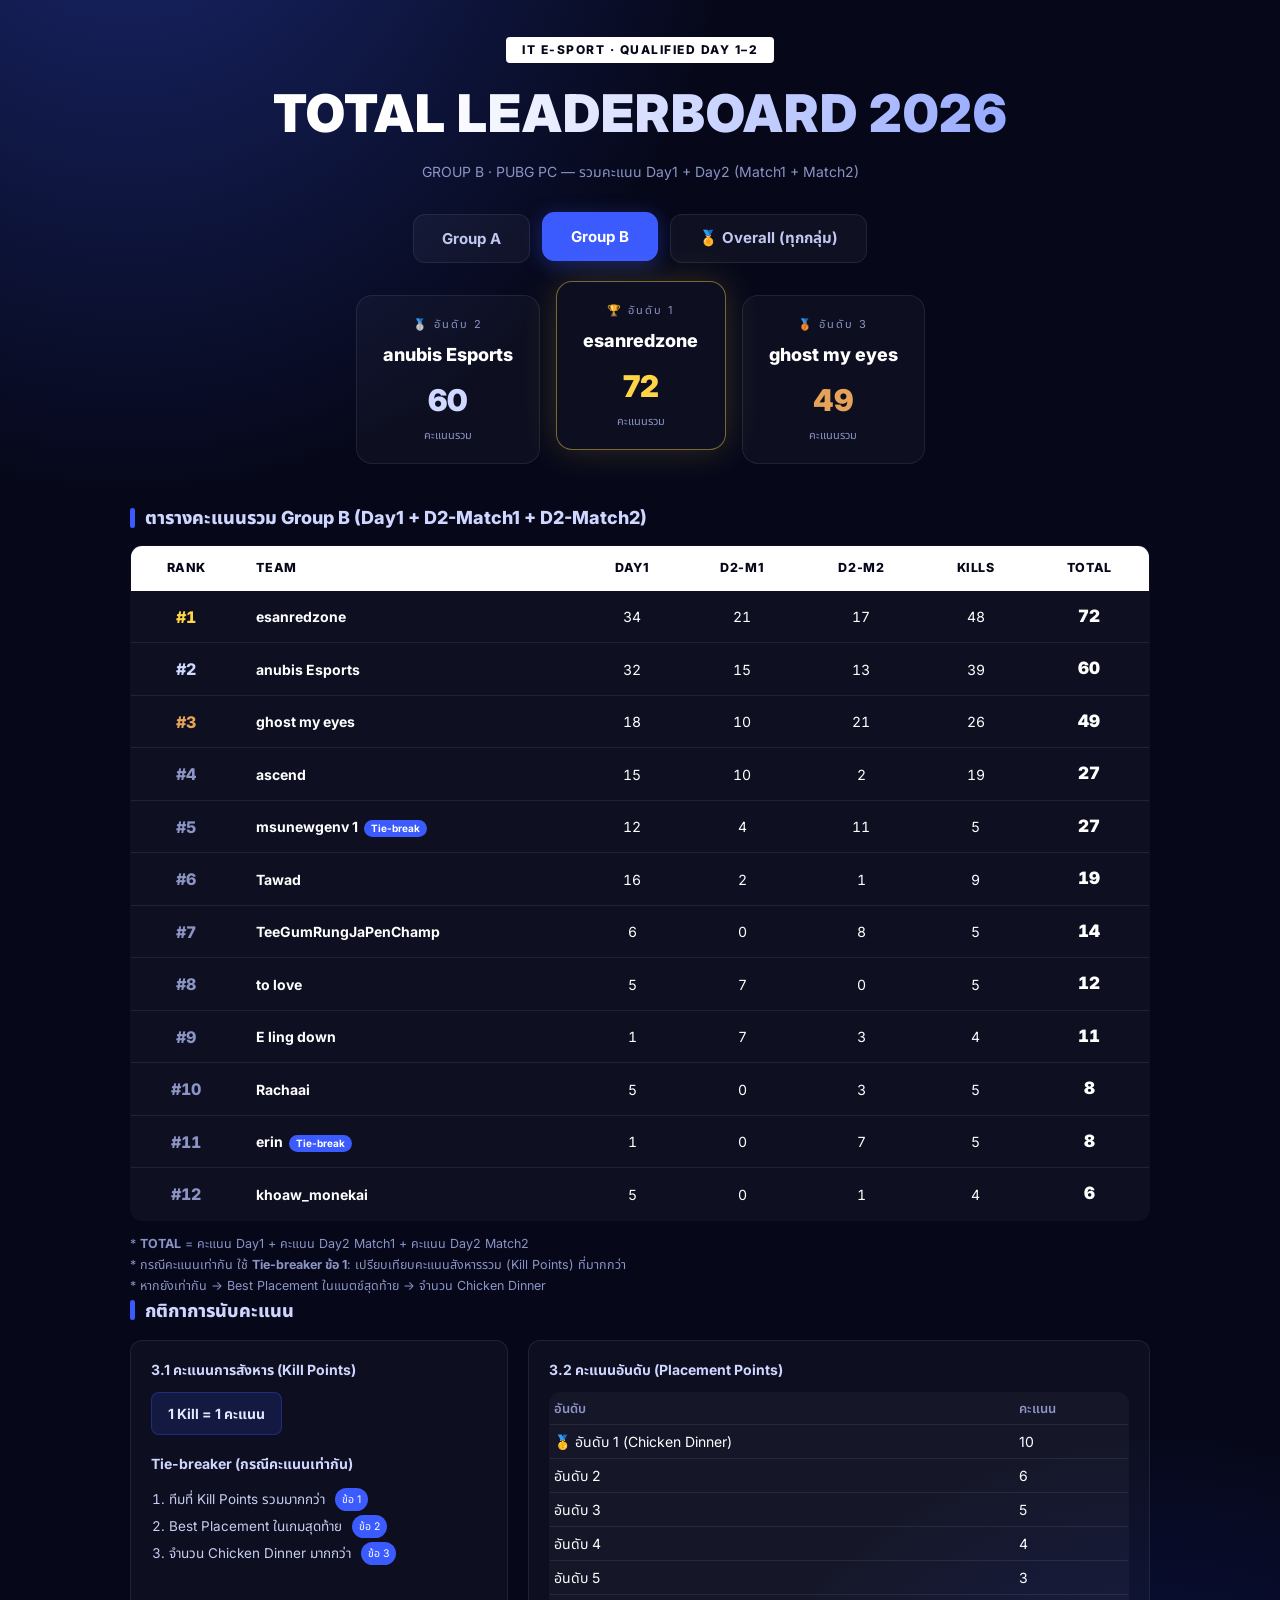
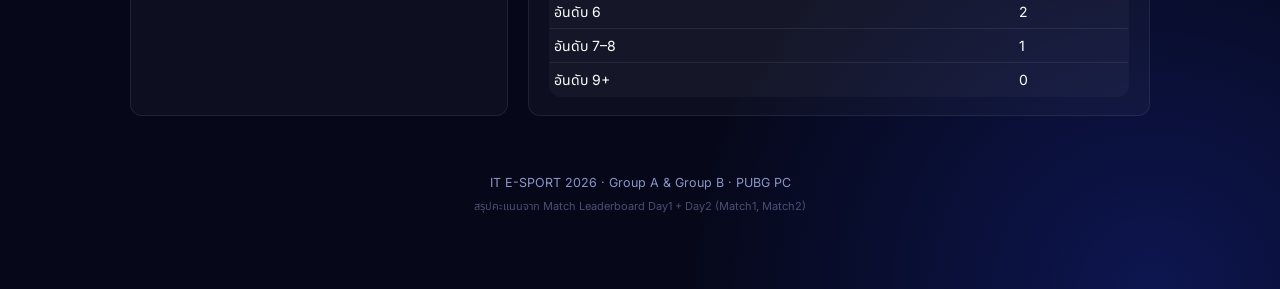
==== index.html @ 7b716e9e "Add files via upload" ====
<!DOCTYPE html>
<html lang="th">
<head>
<meta charset="UTF-8">
<meta name="viewport" content="width=device-width, initial-scale=1.0">
<title>PUBG Total Leaderboard — IT E-SPORT 2026</title>
<meta name="description" content="ตารางคะแนนรวม PUBG PC IT E-SPORT 2026 รวม Group A และ Group B">
<link rel="preconnect" href="https://fonts.googleapis.com">
<link rel="preconnect" href="https://fonts.gstatic.com" crossorigin>
<link href="https://fonts.googleapis.com/css2?family=Noto+Sans+Thai:wght@400;600;700;800;900&family=Inter:wght@400;600;700;800;900&display=swap" rel="stylesheet">
<link rel="stylesheet" href="style.css">
</head>
<body>
<div class="wrap">
  <header>
    <div class="header-badge">IT E-SPORT · QUALIFIED DAY 1–2</div>
    <h1>Total Leaderboard 2026</h1>
    <div class="header-sub" id="header-sub">PUBG PC — รวมคะแนน Day1 + Day2 (Match1 + Match2)</div>
  </header>

  <nav class="tabs" role="tablist" aria-label="Group selector">
    <button class="tab-btn" id="tab-A" role="tab" aria-selected="false" onclick="renderLeaderboard('A')">Group A</button>
    <button class="tab-btn" id="tab-B" role="tab" aria-selected="false" onclick="renderLeaderboard('B')">Group B</button>
    <button class="tab-btn" id="tab-ALL" role="tab" aria-selected="false" onclick="renderLeaderboard('ALL')">🏅 Overall (ทุกกลุ่ม)</button>
  </nav>

  <section class="podium" id="podium-container" aria-label="Top 3 teams">
    <!-- Injected by JS -->
  </section>

  <div class="section-title" id="table-title">ตารางคะแนนรวม</div>

  <div class="table-wrap">
    <table>
      <thead>
        <tr>
          <th class="num">RANK</th>
          <th class="align-left">TEAM</th>
          <th class="num">DAY1</th>
          <th class="num">D2-M1</th>
          <th class="num">D2-M2</th>
          <th class="num">KILLS</th>
          <th class="num">TOTAL</th>
        </tr>
      </thead>
      <tbody id="lb-body"></tbody>
    </table>
  </div>

  <p class="note">
    * <strong>TOTAL</strong> = คะแนน Day1 + คะแนน Day2 Match1 + คะแนน Day2 Match2<br>
    * กรณีคะแนนเท่ากัน ใช้ <strong>Tie-breaker ข้อ 1</strong>: เปรียบเทียบคะแนนสังหารรวม (Kill Points) ที่มากกว่า<br>
    * หากยังเท่ากัน → Best Placement ในแมตช์สุดท้าย → จำนวน Chicken Dinner
  </p>

  <div class="section-title">กติกาการนับคะแนน</div>
  <div class="rules">
    <div class="rule-box">
      <h3>3.1 คะแนนการสังหาร (Kill Points)</h3>
      <span class="kill-rule">1 Kill = 1 คะแนน</span>
      <h3 style="margin-top:18px;">Tie-breaker (กรณีคะแนนเท่ากัน)</h3>
      <ol class="tiebreak-list">
        <li>ทีมที่ Kill Points รวมมากกว่า <span class="tie-tag">ข้อ 1</span></li>
        <li>Best Placement ในเกมสุดท้าย <span class="tie-tag">ข้อ 2</span></li>
        <li>จำนวน Chicken Dinner มากกว่า <span class="tie-tag">ข้อ 3</span></li>
      </ol>
    </div>
    <div class="rule-box">
      <h3>3.2 คะแนนอันดับ (Placement Points)</h3>
      <table class="rule-table">
        <tr><th>อันดับ</th><th>คะแนน</th></tr>
        <tr><td>🥇 อันดับ 1 (Chicken Dinner)</td><td>10</td></tr>
        <tr><td>อันดับ 2</td><td>6</td></tr>
        <tr><td>อันดับ 3</td><td>5</td></tr>
        <tr><td>อันดับ 4</td><td>4</td></tr>
        <tr><td>อันดับ 5</td><td>3</td></tr>
        <tr><td>อันดับ 6</td><td>2</td></tr>
        <tr><td>อันดับ 7–8</td><td>1</td></tr>
        <tr><td>อันดับ 9+</td><td>0</td></tr>
      </table>
    </div>
  </div>

  <footer>
    <span>IT E-SPORT 2026 · Group A &amp; Group B · PUBG PC</span><br>
    <span style="opacity:.5;font-size:11px;">สรุปคะแนนจาก Match Leaderboard Day1 + Day2 (Match1, Match2)</span>
  </footer>
</div>

<script src="data.js"></script>
<script src="app.js"></script>
</body>
</html>
---- style.css ----
/* ============================================================
   style.css – IT E-SPORT 2026 PUBG Leaderboard
   ============================================================ */

@import url('https://fonts.googleapis.com/css2?family=Noto+Sans+Thai:wght@400;600;700;800;900&family=Inter:wght@400;600;700;800;900&display=swap');

/* ---------- Design tokens ---------- */
:root {
  --bg-base:    #06081a;
  --bg-card:    rgba(255,255,255,0.03);
  --accent:     #3b5bff;
  --accent-glow:rgba(59,91,255,0.35);
  --gold:       #ffd447;
  --silver:     #cfd8ff;
  --bronze:     #e5a35a;
  --line:       rgba(255,255,255,0.08);
  --text:       #ffffff;
  --text-muted: #8b94c4;
  --radius:     12px;
}

/* ---------- Reset ---------- */
*, *::before, *::after { box-sizing: border-box; margin: 0; padding: 0; }

/* ---------- Base ---------- */
body {
  font-family: 'Inter', 'Noto Sans Thai', system-ui, sans-serif;
  background:
    radial-gradient(ellipse 80% 60% at 10% -10%, #1a2870 0%, transparent 60%),
    radial-gradient(ellipse 60% 40% at 90% 100%, #0d1650 0%, transparent 60%),
    var(--bg-base);
  color: var(--text);
  min-height: 100vh;
  padding: 36px 16px 72px;
  line-height: 1.5;
}

/* ---------- Layout ---------- */
.wrap { max-width: 1020px; margin: 0 auto; }

/* ---------- Header ---------- */
header { text-align: center; margin-bottom: 32px; }

.header-badge {
  display: inline-block;
  background: #ffffff;
  color: #06081a;
  font-weight: 800;
  font-size: 12px;
  letter-spacing: 1.5px;
  padding: 4px 16px;
  border-radius: 4px;
  margin-bottom: 12px;
  text-transform: uppercase;
}

h1 {
  font-size: clamp(30px, 6vw, 52px);
  font-weight: 900;
  letter-spacing: 1px;
  text-transform: uppercase;
  background: linear-gradient(100deg, #ffffff 30%, #7b93ff 100%);
  -webkit-background-clip: text;
  background-clip: text;
  color: transparent;
  margin-bottom: 8px;
}

.header-sub {
  color: var(--text-muted);
  font-size: 14px;
  transition: color .2s;
}

/* ---------- Tabs ---------- */
.tabs {
  display: flex;
  justify-content: center;
  gap: 12px;
  flex-wrap: wrap;
  margin-bottom: 32px;
}

.tab-btn {
  background: rgba(255,255,255,0.04);
  border: 1px solid var(--line);
  color: #c0c8f0;
  font-family: inherit;
  font-size: 15px;
  font-weight: 700;
  padding: 12px 28px;
  border-radius: var(--radius);
  cursor: pointer;
  transition: background .18s, border-color .18s, box-shadow .18s, color .18s, transform .15s;
}

.tab-btn:hover {
  background: rgba(255,255,255,0.09);
  transform: translateY(-2px);
}

.tab-btn.active {
  background: var(--accent);
  border-color: var(--accent);
  color: #fff;
  box-shadow: 0 4px 20px var(--accent-glow);
  transform: translateY(-2px);
}

/* ---------- Podium ---------- */
.podium {
  display: flex;
  gap: 16px;
  justify-content: center;
  flex-wrap: wrap;
  margin: 0 0 40px;
}

.p-card {
  background: var(--bg-card);
  border: 1px solid var(--line);
  border-radius: 16px;
  padding: 20px 26px;
  min-width: 170px;
  text-align: center;
  transition: transform .2s;
}

.p-card:hover { transform: translateY(-4px); }

.p-card.gold   { order:2; transform:translateY(-14px); border-color:rgba(255,212,71,.45); box-shadow:0 0 36px rgba(255,212,71,.18); }
.p-card.gold:hover { transform:translateY(-18px); }
.p-card.silver { order:1; }
.p-card.bronze { order:3; }

.p-rank  { font-size: 11px; color: var(--text-muted); letter-spacing: 2px; margin-bottom: 8px; }
.p-team  { font-size: 18px; font-weight: 800; margin-bottom: 10px; word-break: break-word; }
.p-total { font-size: 30px; font-weight: 900; }
.p-card.gold   .p-total { color: var(--gold); }
.p-card.silver .p-total { color: var(--silver); }
.p-card.bronze .p-total { color: var(--bronze); }
.p-pts  { font-size: 11px; color: var(--text-muted); margin-top: 4px; }
.p-group { font-size: 11px; color: #a9b8ff; margin-top: 6px; opacity: .8; }

/* ---------- Section title ---------- */
.section-title {
  display: flex;
  align-items: center;
  gap: 10px;
  font-size: 18px;
  font-weight: 800;
  color: #cfd6ff;
  margin: 0 0 14px;
  transition: content .2s;
}

.section-title::before {
  content: "";
  display: inline-block;
  width: 5px;
  height: 20px;
  background: var(--accent);
  border-radius: 3px;
  flex-shrink: 0;
}

/* ---------- Table ---------- */
.table-wrap { overflow-x: auto; }

table {
  width: 100%;
  min-width: 580px;
  border-collapse: collapse;
  background: var(--bg-card);
  border-radius: var(--radius);
  overflow: hidden;
  border: 1px solid var(--line);
}

thead th {
  background: #ffffff;
  color: #06081a;
  text-align: left;
  padding: 13px 15px;
  font-size: 12.5px;
  font-weight: 800;
  letter-spacing: .6px;
  text-transform: uppercase;
}

thead th.num { text-align: center; }

tbody td {
  padding: 13px 15px;
  border-bottom: 1px solid var(--line);
  font-size: 14px;
}

tbody tr:last-child td { border-bottom: none; }
tbody tr { transition: background .15s; }
tbody tr:hover { background: rgba(255,255,255,0.05); }

td.num { text-align: center; font-variant-numeric: tabular-nums; }
td.align-left { text-align: left; }

.rank-cell  { font-weight: 800; color: var(--text-muted); font-size: 16px; }
.team-cell  { font-weight: 700; }
.total-cell { font-weight: 900; font-size: 17px; }

tr.gold   .rank-cell { color: var(--gold); }
tr.silver .rank-cell { color: var(--silver); }
tr.bronze .rank-cell { color: var(--bronze); }

.group-tag {
  display: inline-block;
  font-size: 10.5px;
  background: rgba(255,255,255,0.1);
  color: #a9b8ff;
  padding: 2px 7px;
  border-radius: 4px;
  margin-left: 8px;
  vertical-align: middle;
  font-weight: 600;
}

.tie-badge {
  display: inline-block;
  font-size: 10px;
  background: var(--accent);
  color: #fff;
  padding: 1px 7px;
  border-radius: 20px;
  margin-left: 6px;
  vertical-align: middle;
}

/* ---------- Note ---------- */
.note {
  color: var(--text-muted);
  font-size: 12.5px;
  margin-top: 12px;
  line-height: 1.7;
}

/* ---------- Rules section ---------- */
.rules {
  display: grid;
  grid-template-columns: 1fr 1fr;
  gap: 20px;
  margin: 16px 0 0;
}

.rule-box {
  background: var(--bg-card);
  border: 1px solid var(--line);
  border-radius: var(--radius);
  padding: 18px 20px;
}

.rule-box h3 {
  font-size: 14px;
  color: #cfd6ff;
  font-weight: 700;
  margin-bottom: 12px;
}

.kill-rule {
  display: inline-block;
  font-size: 14px;
  font-weight: 700;
  color: #e2e6ff;
  background: rgba(59,91,255,0.14);
  border: 1px solid rgba(59,91,255,0.3);
  border-radius: 8px;
  padding: 10px 16px;
}

.tiebreak-list {
  margin: 10px 0 0 18px;
  font-size: 13.5px;
  color: #c7cdf0;
  line-height: 2;
}

.tie-tag {
  display: inline-block;
  font-size: 10.5px;
  background: var(--accent);
  color: #fff;
  padding: 1px 7px;
  border-radius: 20px;
  margin-left: 6px;
  vertical-align: middle;
}

.rule-table {
  width: 100%;
  border-collapse: collapse;
  font-size: 13px;
}

.rule-table th {
  text-align: left;
  color: var(--text-muted);
  font-weight: 600;
  padding: 6px 4px;
  border-bottom: 1px solid var(--line);
}

.rule-table td {
  padding: 6px 4px;
  border-bottom: 1px solid var(--line);
}

.rule-table tr:last-child td { border-bottom: none; }

/* ---------- Footer ---------- */
footer {
  text-align: center;
  margin-top: 56px;
  color: var(--text-muted);
  font-size: 12.5px;
  line-height: 1.8;
}

/* ---------- Responsive ---------- */
@media (max-width: 640px) {
  .rules { grid-template-columns: 1fr; }
}

@media (max-width: 600px) {
  thead th, tbody td { padding: 10px 8px; font-size: 12.5px; }
  .p-card { min-width: 140px; padding: 16px; }
  .tab-btn { padding: 10px 18px; font-size: 14px; }
}
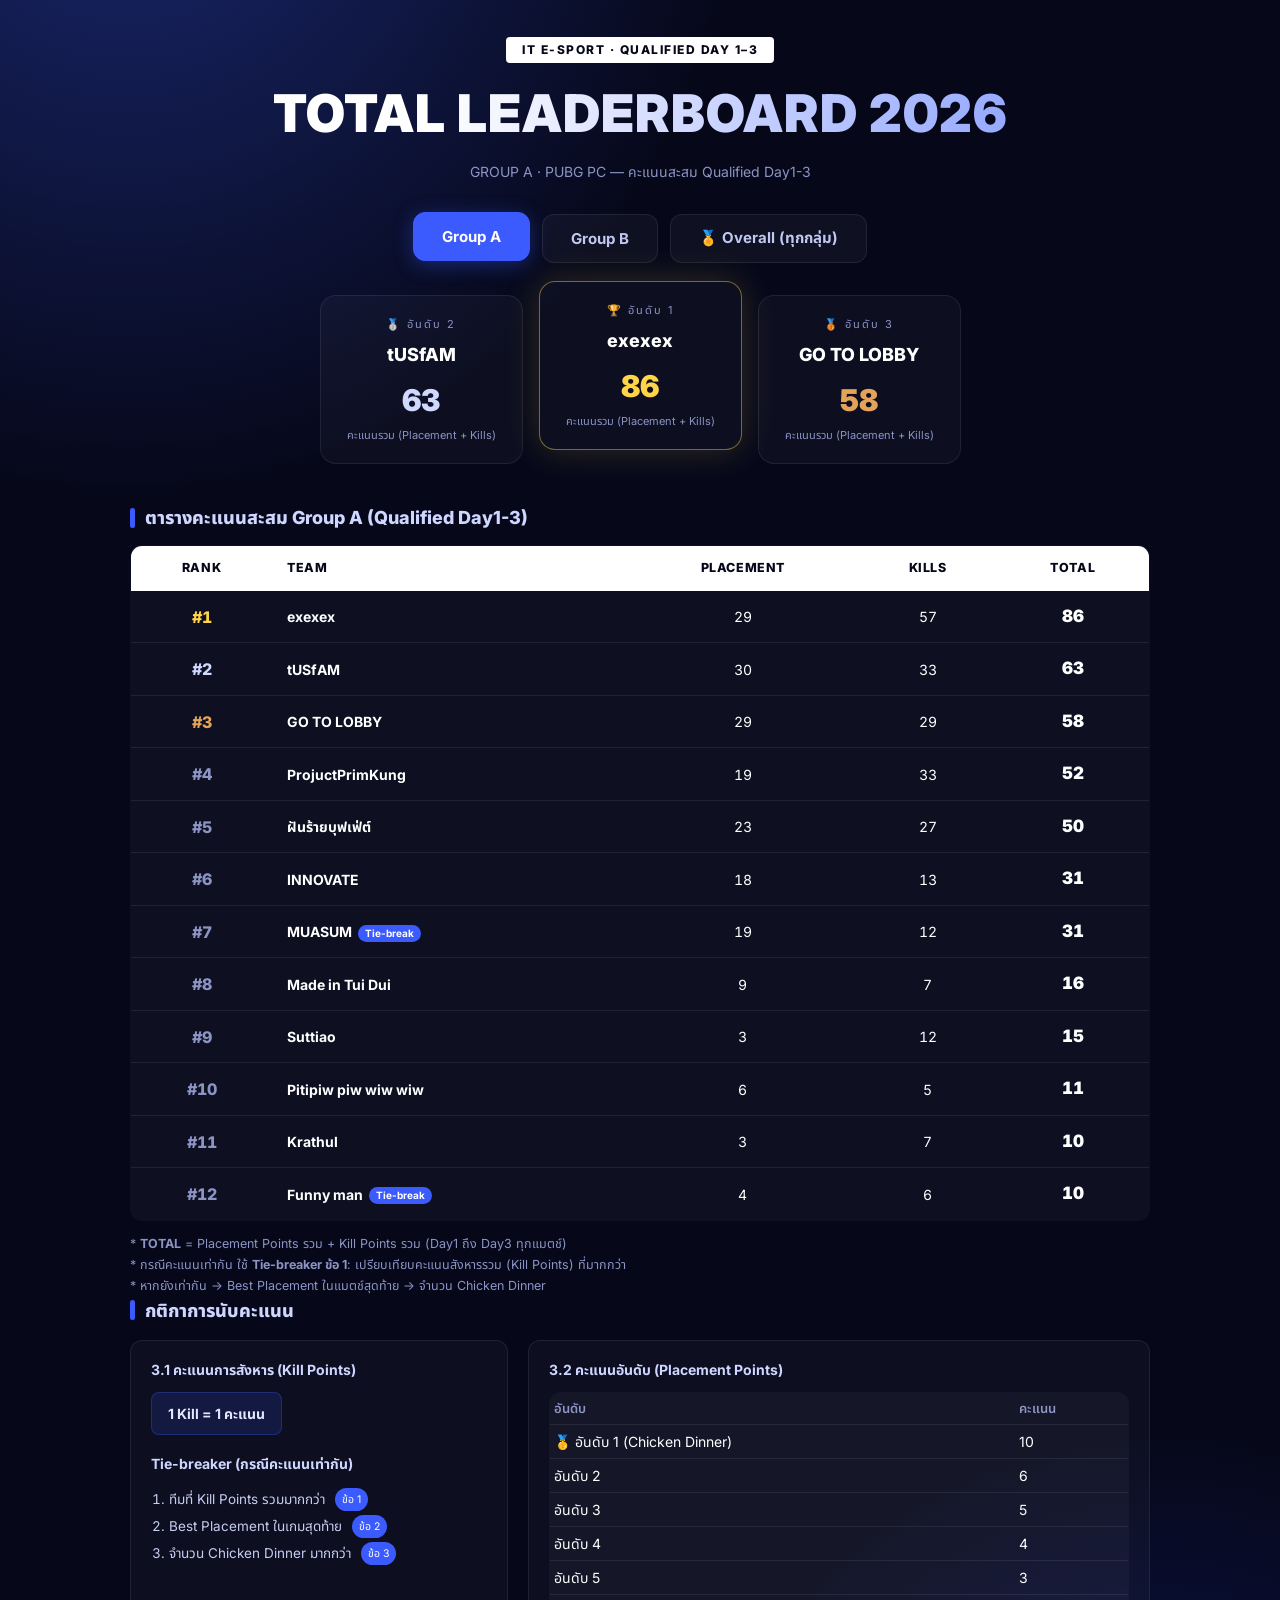
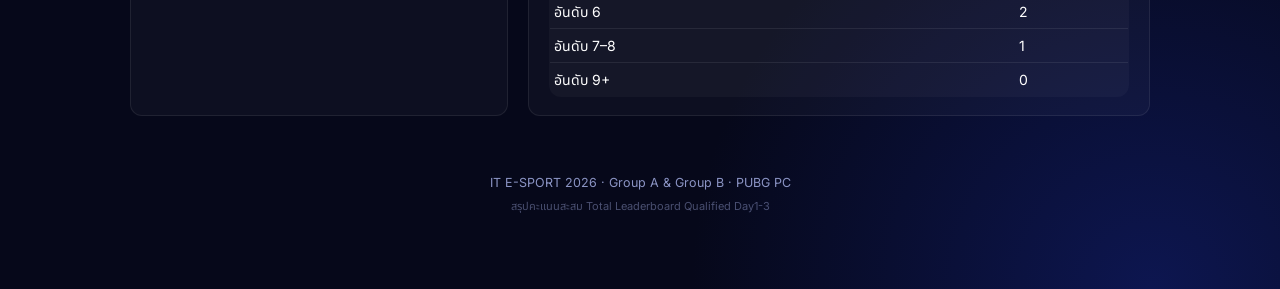
==== commit b2cd4984: "Add files via upload" ====
--- a/index.html
+++ b/index.html
@@ -13,9 +13,9 @@
 <body>
 <div class="wrap">
   <header>
-    <div class="header-badge">IT E-SPORT · QUALIFIED DAY 1–2</div>
+    <div class="header-badge">IT E-SPORT · QUALIFIED DAY 1–3</div>
     <h1>Total Leaderboard 2026</h1>
-    <div class="header-sub" id="header-sub">PUBG PC — รวมคะแนน Day1 + Day2 (Match1 + Match2)</div>
+    <div class="header-sub" id="header-sub">PUBG PC — คะแนนสะสม Day1-3 (Placement + Kills)</div>
   </header>
 
   <nav class="tabs" role="tablist" aria-label="Group selector">
@@ -36,9 +36,7 @@
         <tr>
           <th class="num">RANK</th>
           <th class="align-left">TEAM</th>
-          <th class="num">DAY1</th>
-          <th class="num">D2-M1</th>
-          <th class="num">D2-M2</th>
+          <th class="num">PLACEMENT</th>
           <th class="num">KILLS</th>
           <th class="num">TOTAL</th>
         </tr>
@@ -48,7 +46,7 @@
   </div>
 
   <p class="note">
-    * <strong>TOTAL</strong> = คะแนน Day1 + คะแนน Day2 Match1 + คะแนน Day2 Match2<br>
+    * <strong>TOTAL</strong> = Placement Points รวม + Kill Points รวม (Day1 ถึง Day3 ทุกแมตช์)<br>
     * กรณีคะแนนเท่ากัน ใช้ <strong>Tie-breaker ข้อ 1</strong>: เปรียบเทียบคะแนนสังหารรวม (Kill Points) ที่มากกว่า<br>
     * หากยังเท่ากัน → Best Placement ในแมตช์สุดท้าย → จำนวน Chicken Dinner
   </p>
@@ -83,7 +81,7 @@
 
   <footer>
     <span>IT E-SPORT 2026 · Group A &amp; Group B · PUBG PC</span><br>
-    <span style="opacity:.5;font-size:11px;">สรุปคะแนนจาก Match Leaderboard Day1 + Day2 (Match1, Match2)</span>
+    <span style="opacity:.5;font-size:11px;">สรุปคะแนนสะสม Total Leaderboard Qualified Day1-3</span>
   </footer>
 </div>
 
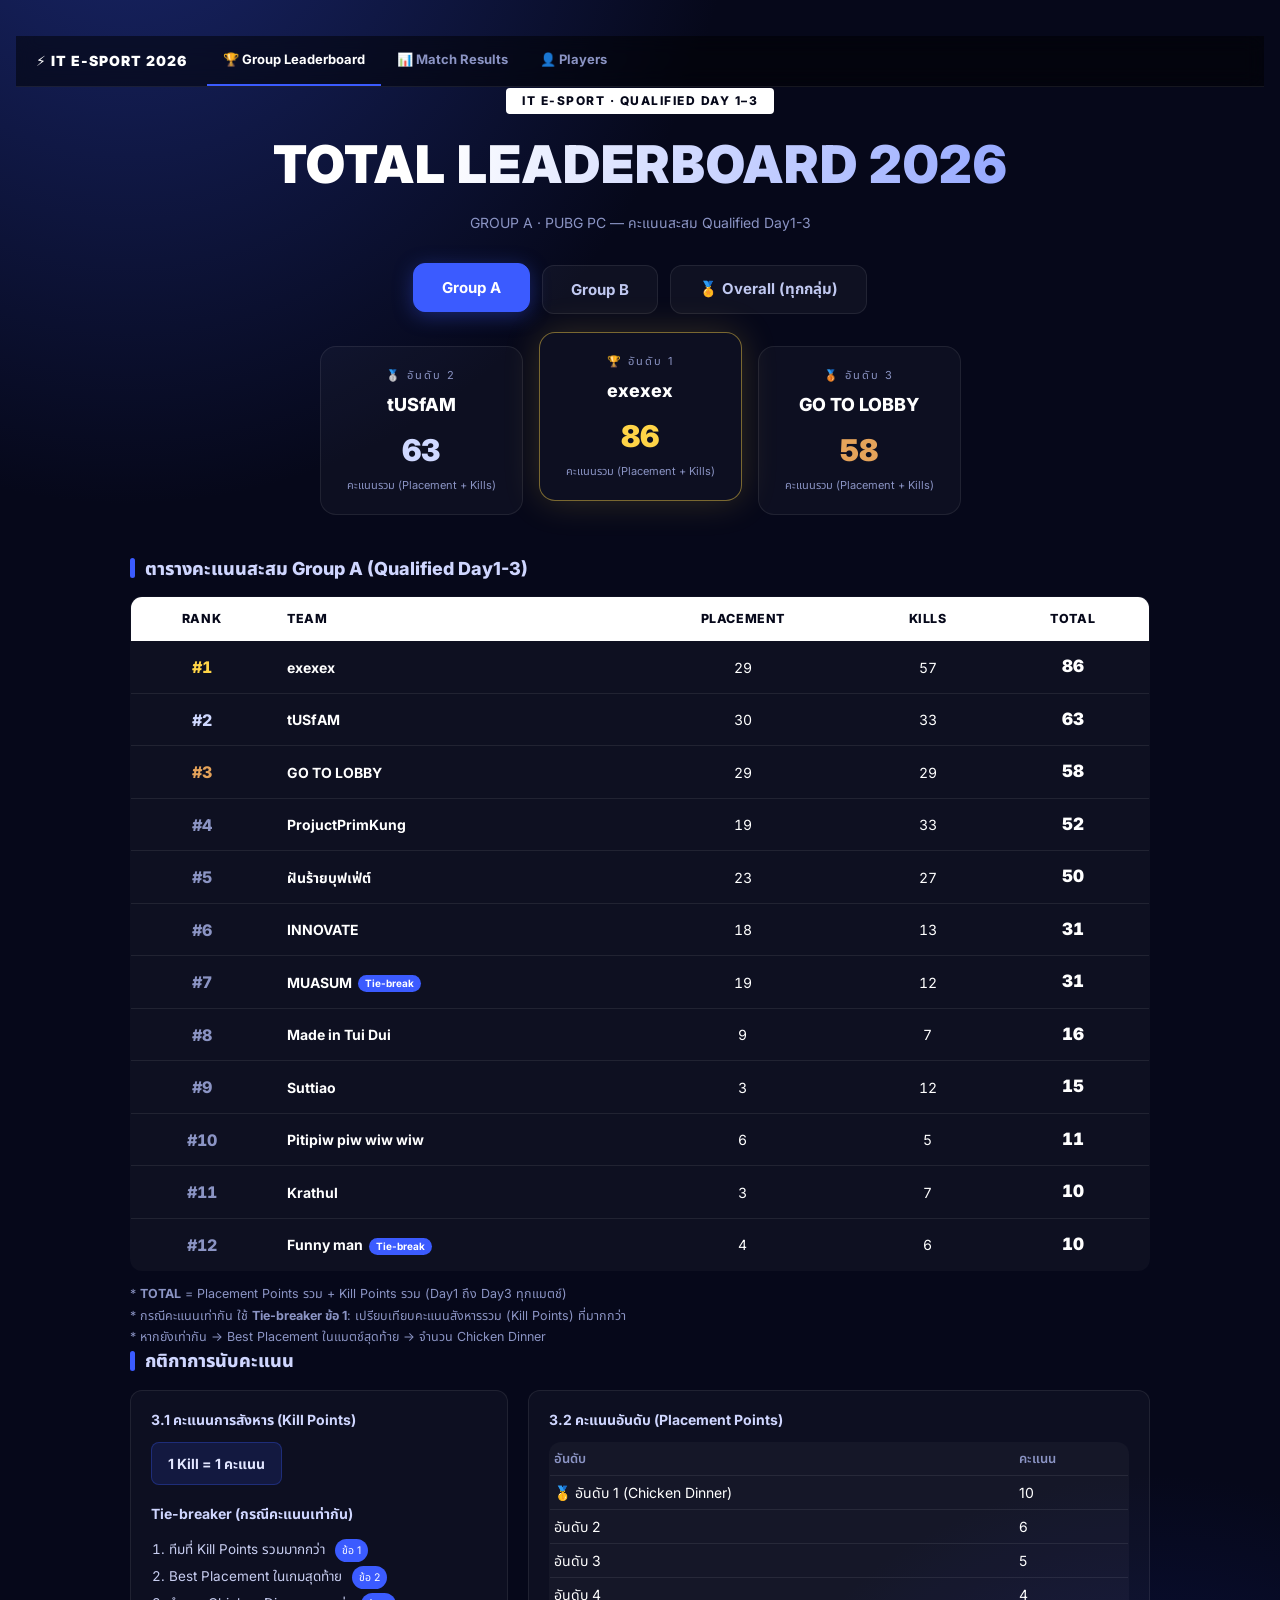
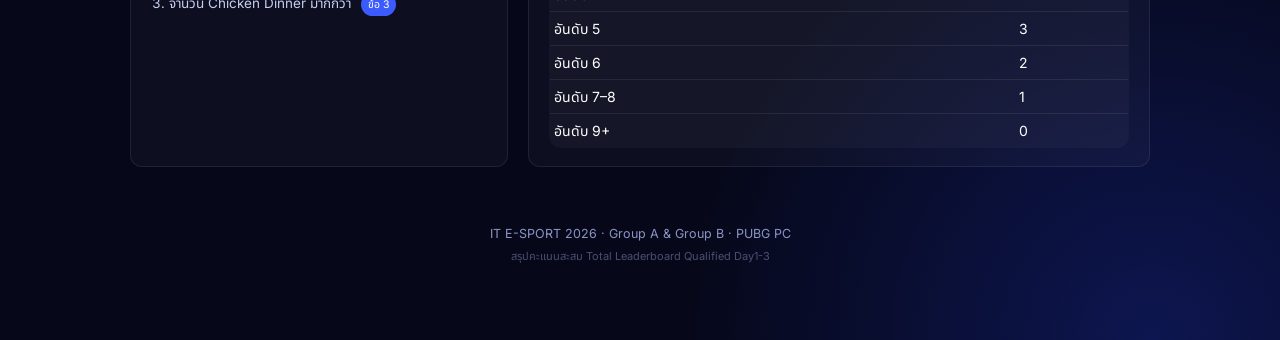
==== commit bf1462d5: "Add files via upload" ====
--- a/index.html
+++ b/index.html
@@ -9,8 +9,21 @@
 <link rel="preconnect" href="https://fonts.gstatic.com" crossorigin>
 <link href="https://fonts.googleapis.com/css2?family=Noto+Sans+Thai:wght@400;600;700;800;900&family=Inter:wght@400;600;700;800;900&display=swap" rel="stylesheet">
 <link rel="stylesheet" href="style.css">
+<style>
+nav.top-nav{background:rgba(0,0,0,0.5);backdrop-filter:blur(10px);border-bottom:1px solid rgba(255,255,255,0.08);position:sticky;top:0;z-index:100;display:flex;align-items:center;gap:0;padding:0 20px;}
+.nav-logo{font-weight:900;font-size:14px;letter-spacing:1px;color:#fff;padding:14px 0;margin-right:20px;white-space:nowrap;}
+.nav-link{display:block;padding:14px 16px;font-size:13px;font-weight:700;color:#8b94c4;text-decoration:none;border-bottom:2px solid transparent;transition:color .15s,border-color .15s;white-space:nowrap;}
+.nav-link:hover{color:#fff;}
+.nav-link.active{color:#fff;border-bottom-color:#3b5bff;}
+</style>
 </head>
 <body>
+<nav class="top-nav">
+  <span class="nav-logo">⚡ IT E-SPORT 2026</span>
+  <a href="index.html" class="nav-link active">🏆 Group Leaderboard</a>
+  <a href="match-results.html" class="nav-link">📊 Match Results</a>
+  <a href="players.html" class="nav-link">👤 Players</a>
+</nav>
 <div class="wrap">
   <header>
     <div class="header-badge">IT E-SPORT · QUALIFIED DAY 1–3</div>
